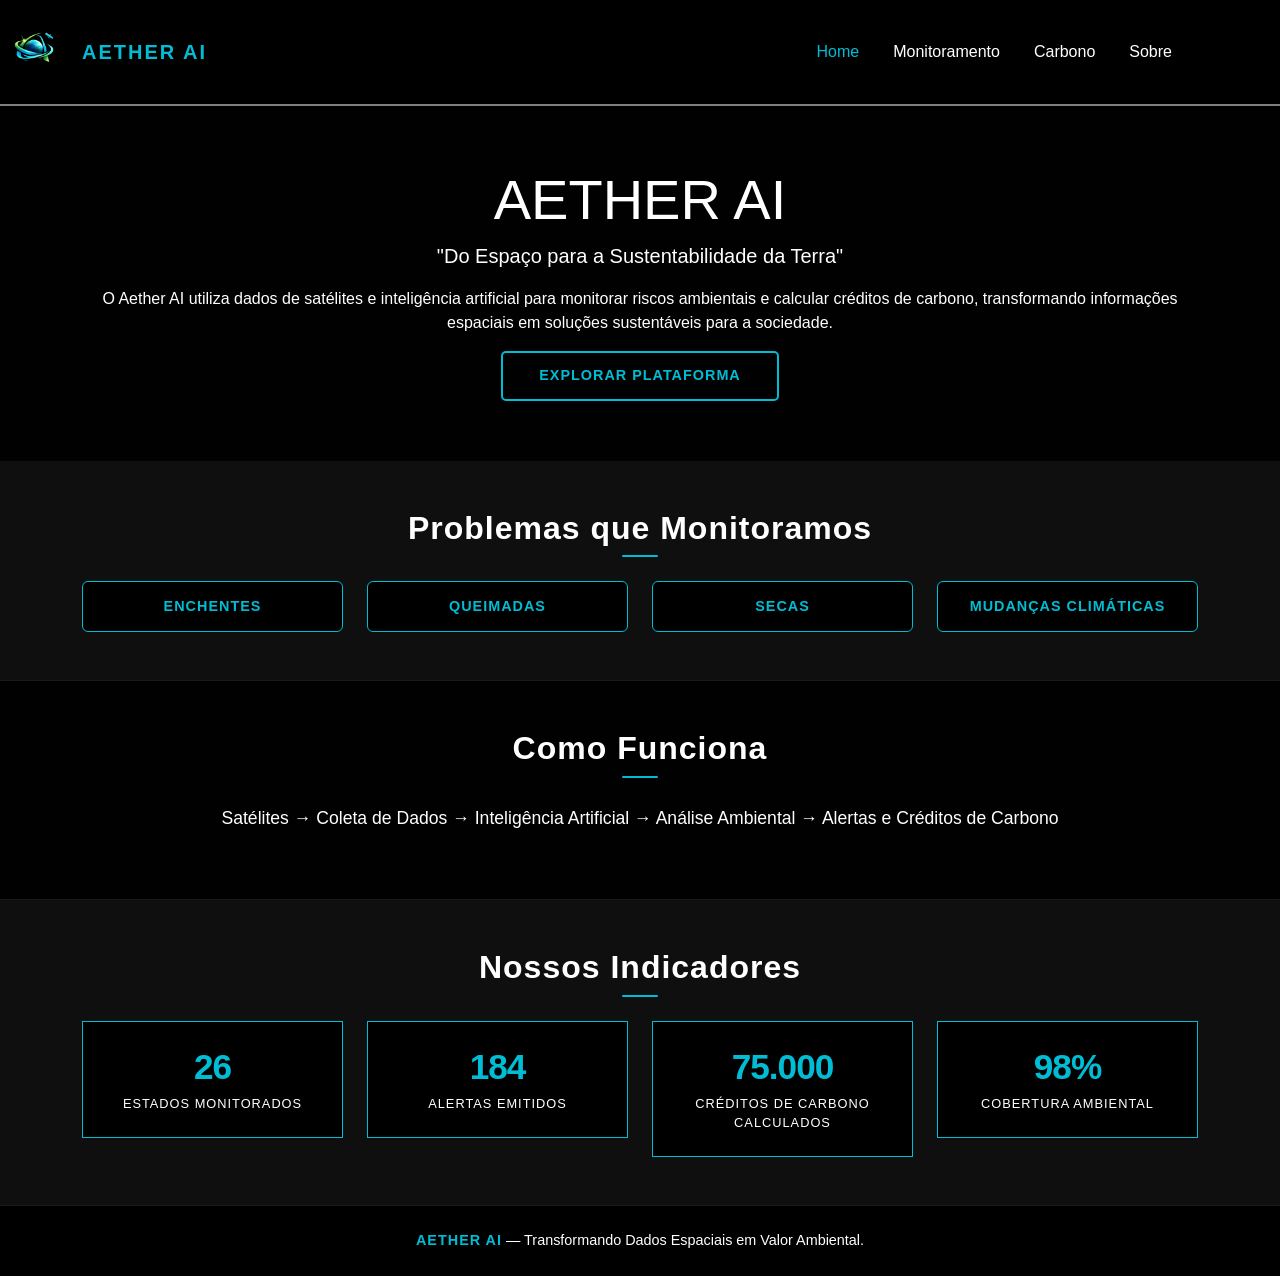
==== home.html @ d62d0ebe "Adjustments" ====
<!DOCTYPE html>
<html lang="pt-BR">
<head>
  <meta charset="UTF-8">
  <meta name="viewport" content="width=device-width, initial-scale=1">
  <title>AETHER AI - Home</title>
  <link href="https://cdn.jsdelivr.net/npm/bootstrap@5.3.0/dist/css/bootstrap.min.css" rel="stylesheet">
  <link rel="stylesheet" href="./css/style.css">
</head>
<body>

<!-- Barra de Navegação -->
  <nav class="navbar navbar-expand-lg navbar-dark bg-dark">
    <div class="container">
     <img class="logo" src="../img/aetherlogo.png" alt="Logo AETHER AI" >
      <a class="navbar-brand fw-bold" href="home.html">AETHER AI</a>
      <ul class="navbar-nav ms-auto">
        <li class="nav-item"><a class="nav-link active" href="home.html">Home</a></li>
        <li class="nav-item"><a class="nav-link" href="./html/monitoramento.html">Monitoramento</a></li>
        <li class="nav-item"><a class="nav-link" href="./html/emissaoCarbono.html">Carbono</a></li>
        <li class="nav-item"><a class="nav-link" href="./html/sobre.html">Sobre</a></li>
      </ul>
    </div>
  </nav>

<!-- Seção Principal -->
  <section class=" sec1 bg-dark text-white text-center ">
    <div class="container">
      <h1 class="display-4">AETHER AI</h1>
      <p class="lead"><strong>"Do Espaço para a Sustentabilidade da Terra"</strong></p>
      <p>O Aether AI utiliza dados de satélites e inteligência artificial para monitorar riscos ambientais e calcular créditos de carbono, transformando informações espaciais em soluções sustentáveis para a sociedade.</p>
      <a href="./html/monitoramento.html" class="btn btn-info btn-lg">Explorar Plataforma</a>
    </div>
  </section>

  <section class="py-5">
    <div class="container">
      <h2 class="text-center mb-4">Problemas que Monitoramos</h2>
      <div class="row g-4 text-center">
        <div class="col-6 col-md-3"><div class="card p-3"><h5>Enchentes</h5></div></div>
        <div class="col-6 col-md-3"><div class="card p-3"><h5>Queimadas</h5></div></div>
        <div class="col-6 col-md-3"><div class="card p-3"><h5>Secas</h5></div></div>
        <div class="col-6 col-md-3"><div class="card p-3"><h5>Mudanças Climáticas</h5></div></div>
      </div>
    </div>
  </section>

  <section class="bg-light py-5">
    <div class="container text-center">
      <h2 class="mb-4">Como Funciona</h2>
      <p> Satélites →  Coleta de Dados →  Inteligência Artificial → Análise Ambiental → Alertas e Créditos de Carbono</p>
    </div>
  </section>

  <section class="py-5">
    <div class="container">
      <h2 class="text-center mb-4">Nossos Indicadores</h2>
      <div class="row g-4 text-center">
        <div class="col-6 col-md-3 "><div class="card p-4"><h3>26</h3><p>Estados Monitorados</p></div></div>
        <div class="col-6 col-md-3 "><div class="card p-4"><h3>184</h3><p>Alertas Emitidos</p></div></div>
        <div class="col-6 col-md-3 "><div class="card p-4"><h3>75.000</h3><p>Créditos de Carbono Calculados</p></div></div>
        <div class="col-6 col-md-3 "><div class="card p-4"><h3>98%</h3><p>Cobertura Ambiental</p></div></div>
      </div>
    </div>
  </section>
<!-- Rodapé -->
  <footer>
    <p class="mb-0"><strong>AETHER AI</strong> — Transformando Dados Espaciais em Valor Ambiental.</p>
  </footer>
</body>
</html>
---- css/style.css ----
body {
  font-family: Arial, sans-serif;
  margin: 0;
  padding: 0;
  background-color: rgba(0, 0, 0, 0.94);
  color: #e2d0d0;
}

/* HOME*/

.navbar {
  background-color: black !important;
  border-bottom: 2px solid grey;
  padding: 12px 0;
 
}

.nav-link {
  color: #ffffff !important;
  margin-right: 18px;
}

.nav-link:hover {
  color: #00bcd4 !important;
  font-size: 1.1rem;
}


.navbar-brand {
  color: #00bcd4 !important;
  letter-spacing: 2px;
}


.nav-link.active {
  color: #00bcd4 !important;
}

.logo {
    width: 90px;
    padding: 0 10px 0 0;
    margin-left: -90px;
    height: auto;
 
}

/* SEÇÃO PRINCIPAL*/
.sec1 {
  background-color: rgba(0, 0, 0, 0.94) !important;
  padding: 60px 0;
}


.btn-info {
  background-color: transparent !important;
  border: 2px solid #00bcd4 !important;
  color: #00bcd4 !important;
  font-weight: 700;
  font-size: 0.9rem;
  letter-spacing: 1px;
  text-transform: uppercase;
  padding: 12px 36px;
  border-radius: 5px;
  transition: background-color 0.3s ease, color 0.3s ease;
}

.btn-info:hover {
  background-color: #00bcd4 !important;
  color: rgba(0, 0, 0, 0.94) !important;
}

/* PROBLEMAS QUE MONITORAMOS */

.py-5 h2,
.bg-light h2,
section h2 {
  color: #f0f0f0;
  font-weight: 700;
  letter-spacing: 1px;
  margin-bottom: 6px;
}


.py-5 h2::after,
.bg-light h2::after,
section h2::after {
  content: '';
  display: block;
  width: 36px;
  height: 2px;
  background-color: #00bcd4;
  margin: 8px auto 0;
  border-radius: 2px;
}

.card {
  background-color: black;
  border: none;
  border-left: 3px solid #00bcd4;
  padding: 18px 16px;
  text-align: center;
  transition: background-color 0.3s ease, border-color 0.3s ease;
}

.card h5 {
  color: #00bcd4;
  font-weight: 700;
  font-size: 0.9rem;
  letter-spacing: 1px;
  text-transform: uppercase;
  margin: 0;
}

.card:hover {
  background-color: #417591bd;
  color: #00e5ff;
  border-left-color: #00e5ff;
}

/* SEÇÃO COMO FUNCIONA */
.bg-light {
  background-color: rgb(0, 36, 3) !important;
  border-top: 1px solid #1a1a1a;
  border-bottom: 1px solid #1a1a1a;
}

.bg-light p {
  color: white;
  font-size: 1.10rem;
  line-height: 1.9;
}

/* NOSSOS INDICADORES */
.card h3 {
  color: #00bcd4;
  font-size: 2.2rem;
  font-weight: 800;
  margin-bottom: 6px;
  letter-spacing: -1px;
}

.card p {
  color: white;
  font-size: 0.8rem;
  letter-spacing: 1px;
  text-transform: uppercase;
  font-weight: 500;
  margin: 0;
}

.card:has(h3) {
  border-left: none;
  border-top: 2px solid #00bcd4;
  border-radius: 0;
  background-color: black;
  padding: 16px 12px;
}

.card:has(h3):hover {
  background-color: #417591bd;
  border-top-color: #00bcd4;
  border-left: none;
}

/*RODAPÉ*/
.py-4 {
  background-color: black !important;
  border-top: 1px solid #1a1a1a;
}

footer {
  background-color: black !important;
  border-top: 1px solid #1a1a1a;
  padding: 24px 0;
  text-align: center !important;
}

footer p {
  color: white;
  margin: 0;
  font-size: 0.9rem;
  text-align: center !important;
}

footer strong {
  color: #00bcd4;
  letter-spacing: 1px;
}
/*================================================*/

/*Monitoramento*/

/*EXEMPLO-SP*/
.container h2{text-align: center; color: white;}

.card-header {
  background-color: #00bcd4 !important;
  color: white !important;
  font-weight: 700;
  letter-spacing: 1px;
  text-align: center;
  border-radius: 10px 10px 0 0 !important;
}
.card-mb-4{
  background-color: rgba(0, 0, 0, 0.94) !important;
  overflow: hidden !important;
  padding: 0;
  width: 100%;
  height: 200px;
  justify-content: center;
  margin: 0 auto 24px auto;
}
.card-mb-4 .card-body {
  background-color: #00494f !important;
  border-radius: 0 0 10px 10px !important; 
}

.card-mb-4 ul{
  list-style-type: none;
  padding: 10px 0 10px 0;
  margin-bottom: 0;
  text-align: center;
 
 
}
.card-mb-4 :hover {
  background-color: #003b3f !important;
  
}

/*ESTATISTICAS*/

section.bg-light {
  background-color: rgb(0, 0, 0, 0.94) !important;
}
.card {
  border: 1px solid #00bcd4 !important;
}

.card h4{ 
  color: white; 
  text-align: center;
  font-weight: 500px;
  letter-spacing: 1px;
  }

.card:hover h4{
  color: #00bcd4;
}

/*================================================*/

/*CREDITOS DE CARBONO*/

/* HEADER */
header {
  background-color: black;
  border-bottom: 2px solid #1a1a1a;
  padding: 32px 24px;
  display: flex;
  justify-content: space-between;
  align-items: center;
}

header h1 {
  color: white;
  font-size: 2.2rem;
  font-weight: 800;
  letter-spacing: 3px;
  margin: 0;
}
 
header h1 em {
  color: #00bcd4;
  font-style: normal;
}

header p {
  color: #aaa;
  font-size: 0.8rem;
  letter-spacing: 1px;
  text-transform: uppercase;
  margin: 0 0 6px 0;
}
 
header strong {
  display: block;
  color: #00bcd4;
  font-size: 2rem;
  font-weight: 800;
  letter-spacing: 2px;
  text-align: right;
}

header div:last-child p {
  color: #aaa;
  font-size: 0.8rem;
  text-align: right;
  max-width: 280px;
}

/*FORMULÁRIO DADOS*/
main {
  padding: 32px 24px;
  max-width: 1100px;
  margin: 0 auto;
}
 
main > div {
  display: flex;
  gap: 24px;
  margin-bottom: 28px;
}
 
main > div > section:first-child {
  background-color: black;
  border-top: 2px solid #00bcd4;
  border-radius: 0;
  padding: 24px;
  flex: 1;
}
 
main > div > section:first-child > p {
  color: #00bcd4;
  font-weight: 700;
  font-size: 0.85rem;
  letter-spacing: 2px;
  text-transform: uppercase;
  margin: 0 0 20px 0; }

/* FORMULÁRIO RESULTADO */
main > div > section {
  background-color: black;
  border-top: 2px solid #00bcd4;
  padding: 24px;
  flex: 1;
}

/* INPUTS DADOS FORMULÁRIO DADOS*/
label {
  display: block;
  color: #aaa;
  font-size: 0.8rem;
  letter-spacing: 1px;
  text-transform: uppercase;
  margin-bottom: 6px;
}

input, select {
  width: 100%;
  background-color: #111;
  border: 1px solid #333;
  border-radius: 4px;
  color: white;
  padding: 10px 12px;
  font-size: 0.9rem;
  margin-bottom: 16px;
  box-sizing: border-box;
}

input:focus, select:focus {
   outline: none;
   border-color:
   #00bcd4; 
  }

input::placeholder { 
  color: #555; 
}

select option { 
  background-color: #111; 
  color: white; 
}

/* BOTÃO CALCULO */
button {
  background-color: transparent;
  border: 2px solid #00bcd4;
  color: #00bcd4;
  font-weight: 700;
  font-size: 0.85rem;
  letter-spacing: 1px;
  text-transform: uppercase;
  padding: 12px 24px;
  border-radius: 4px;
  cursor: pointer;
  width: 100%;
  margin-top: 8px;
  transition: background-color 0.3s ease, color 0.3s ease;
}

button:hover { background-color: #00bcd4; color: black; }

/* RESULTADO */
#emptyState p { 
  color: #555; 
  font-size: 0.9rem; 
  text-align: center; 
  padding: 40px 0;
 }

#resultado h2 { 
   color: white;
   font-size: 1.4rem; 
   font-weight: 700; 
   margin: 0 0 4px 0; 
   letter-spacing: 1px; 
  }

#resultado > p { 
  color: #aaa;
   font-size: 0.85rem; 
   margin: 0 0 20px 0; 
  }

/* TABELA FAZENDA DADOS*/
table { 
   width: 100%;
   border-collapse: collapse;
   margin-bottom: 16px; 
  }

table tr {
   border-bottom: 1px solid #1a1a1a; 
  }

table td { 
  padding: 10px 0; 
  font-size: 0.85rem;
  }

table td:first-child {
   color: #aaa;
   letter-spacing: 1px;
   }

table td:last-child { 
  color: #00bcd4; 
  font-weight: 700; 
  text-align: right; }


#r-badge {
  display: inline-block;
  border: 1px solid #00bcd4;
  color: #00bcd4;
  font-size: 0.75rem;
  font-weight: 700;
  letter-spacing: 2px;
  text-transform: uppercase;
  padding: 4px 16px;
  border-radius: 2px;
}

/* AREA DA IA */
main > section {
  background-color: black;
  border-left: 3px solid #00bcd4;
  padding: 20px 24px;
  display: flex;
  gap: 24px;
  align-items: flex-start;
}

main > section p:first-child { 
    color: #00bcd4;
    font-weight: 700; 
    font-size: 0.8rem;
    letter-spacing: 2px;
    text-transform: uppercase;
    margin: 0 0 4px 0; 
  }

main > section p:nth-child(2) { 
   color: #555;
   font-size: 0.75rem; 
   letter-spacing: 1px; 
   text-transform: uppercase;
   margin: 0; 
  }

main > section > div:last-child p { 
  color: #ccc;
   font-size: 0.95rem; 
   line-height: 1.8; 
   margin: 0; 
  }

/*================================================*/

/*SOBRE*/

.headsobre {
  background-color: black;
  border-bottom: 2px solid #1a1a1a;
  padding: 48px 24px;
  text-align: center;
}

.headsobre h1 {
  color: #00bcd4 !important;
  font-size: 2.5rem;
  font-weight: 800;
  letter-spacing: 4px;
  margin: 0 0 8px 0;
}


.headsobre h1 em {
  color: white !important;
  font-style: normal;
}

.headsobre p {
  color: white !important;
  font-size: 0.9rem;
  letter-spacing: 2px;
  text-transform: uppercase;
  margin: 0;
}

.mainsobre {
  background-color: rgba(0, 0, 0, 0.94);
  max-width: 900px;
  margin: 0 auto;
  padding: 40px 24px;
  display: flex;
  flex-direction: column;
  gap: 40px;
}

.mainsobre p {
  color: white !important;
  font-size: 0.9rem;
  line-height: 1.8;
  margin: 0;
}

/* SEÇÕES */
.mainsobre section {
  border-left: 3px solid #00bcd4;
  padding-left: 20px;
}

.mainsobre section h2 {
  color: white;
  font-size: 1rem;
  font-weight: 700;
  letter-spacing: 2px;
  text-transform: uppercase;
  margin: 0 0 16px 0;
}
s
.mainsobre section p {
  color: white;
  font-size: 0.9rem;
  line-height: 1.8;
  margin: 0 0 10px 0;
}

/* ARTICLES */
.funcionamento-article,
.ods-article {
  margin-bottom: 16px;
}

.funcionamento-article h3,
.ods-article h3 {
  color: #00bcd4;
  font-size: 0.85rem;
  font-weight: 700;
  letter-spacing: 1px;
  text-transform: uppercase;
  margin: 0 0 4px 0;
}

/* APLICAÇÕES */
.aplicacao {
  margin-bottom: 16px;
}

.aplicacao h3 {
  color: #00bcd4;
  font-size: 0.85rem;
  font-weight: 700;
  letter-spacing: 1px;
  text-transform: uppercase;
  margin: 0 0 4px 0;
}

/* LISTAS ODS*/
.mainsobre ul {
  list-style: none;
  padding: 0;
  margin: 0;
}

.mainsobre ul li {
  color: white;
  font-size: 0.9rem;
  padding: 6px 0;
  border-bottom: 1px solid #1a1a1a;
}

.mainsobre ul li strong {
  color: #00bcd4;
}
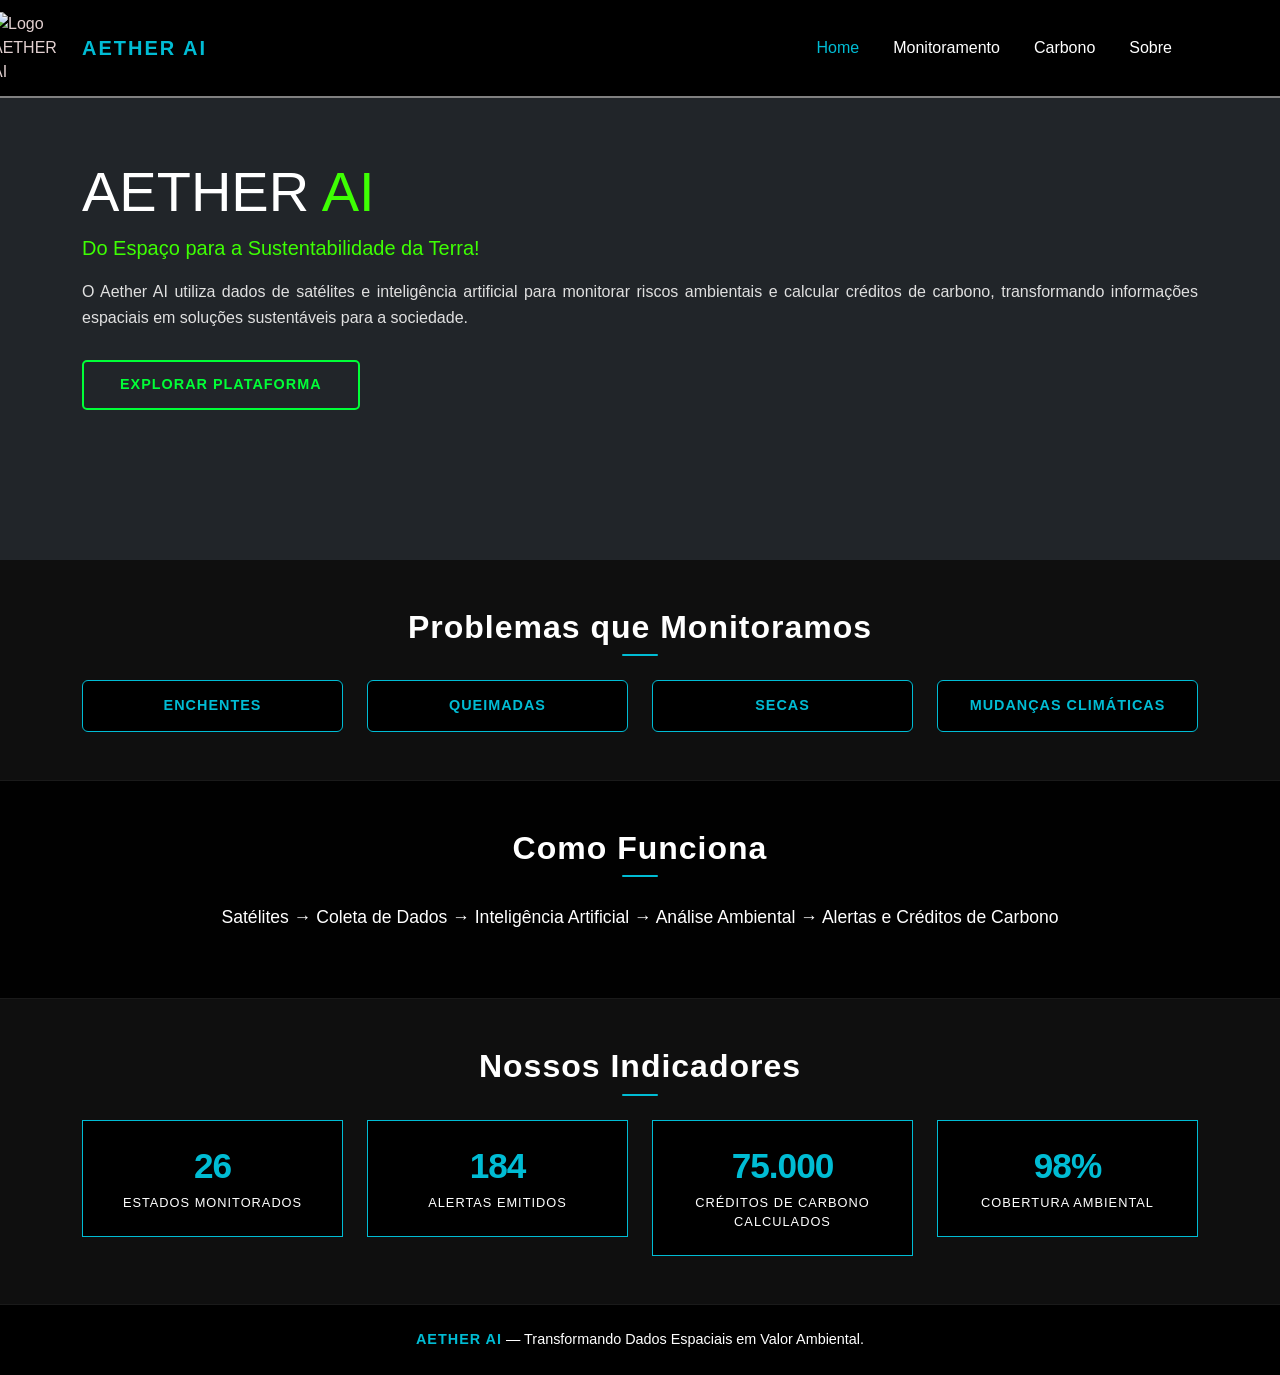
==== commit fa6e2325: "Update home.html" ====
--- a/home.html
+++ b/home.html
@@ -12,7 +12,7 @@
 <!-- Barra de Navegação -->
   <nav class="navbar navbar-expand-lg navbar-dark bg-dark">
     <div class="container">
-     <img class="logo" src="../img/aetherlogo.png" alt="Logo AETHER AI" >
+     <img class="logo" src="../Aether_AI-main/img/aetherlogo.png" alt="Logo AETHER AI" >
       <a class="navbar-brand fw-bold" href="home.html">AETHER AI</a>
       <ul class="navbar-nav ms-auto">
         <li class="nav-item"><a class="nav-link active" href="home.html">Home</a></li>
@@ -24,12 +24,21 @@
   </nav>
 
 <!-- Seção Principal -->
-  <section class=" sec1 bg-dark text-white text-center ">
+  <section class="sec1 bg-dark text-white">
     <div class="container">
-      <h1 class="display-4">AETHER AI</h1>
-      <p class="lead"><strong>"Do Espaço para a Sustentabilidade da Terra"</strong></p>
-      <p>O Aether AI utiliza dados de satélites e inteligência artificial para monitorar riscos ambientais e calcular créditos de carbono, transformando informações espaciais em soluções sustentáveis para a sociedade.</p>
-      <a href="./html/monitoramento.html" class="btn btn-info btn-lg">Explorar Plataforma</a>
+      <div class="sec1-inner">
+        <div class="sec1-text">
+          <h1 class="display-4">AETHER <span class="ai-color">AI</span></h1> 
+          <p class="lead subtitle-color"><strong>Do Espaço para a Sustentabilidade da Terra!</strong></p>
+          <p class="texto-descricao">O Aether AI utiliza dados de satélites e inteligência artificial 
+            para monitorar riscos ambientais e calcular créditos de carbono, 
+            transformando informações espaciais em soluções sustentáveis 
+            para a sociedade.</p>
+          <a href="./html/monitoramento.html" class="btn btn-info btn-lg">Explorar Plataforma</a>
+        </div>
+        <div class="sec1-img">
+        </div>
+      </div>
     </div>
   </section>
 
--- a/css/style.css
+++ b/css/style.css
@@ -7,6 +7,7 @@
 }
 
 /* HOME*/
+
 
 .navbar {
   background-color: black !important;
@@ -45,16 +46,32 @@
 }
 
 /* SEÇÃO PRINCIPAL*/
+.ai-color {
+  color: #3eff03;
+}
+.subtitle-color {
+  color: #3eff03;
+}
+.texto-descricao {
+  text-align: justify !important;
+  line-height: 1.6; 
+  color: #e0e0e0;  
+  margin-bottom: 30px;
+}
 .sec1 {
-  background-color: rgba(0, 0, 0, 0.94) !important;
-  padding: 60px 0;
+  background-image: url('../img/Foto satelite.png');
+  background-repeat: no-repeat;
+  background-position: center top;
+  background-size: cover;
+  background-attachment: fixed;
+  padding: 60px 0 150px 0;
 }
 
 
 .btn-info {
   background-color: transparent !important;
-  border: 2px solid #00bcd4 !important;
-  color: #00bcd4 !important;
+  border: 2px solid rgb(0, 255, 55) !important;
+  color: rgb(0, 255, 55) !important;
   font-weight: 700;
   font-size: 0.9rem;
   letter-spacing: 1px;
@@ -65,7 +82,7 @@
 }
 
 .btn-info:hover {
-  background-color: #00bcd4 !important;
+  background-color: #3eff03 !important;
   color: rgba(0, 0, 0, 0.94) !important;
 }
 
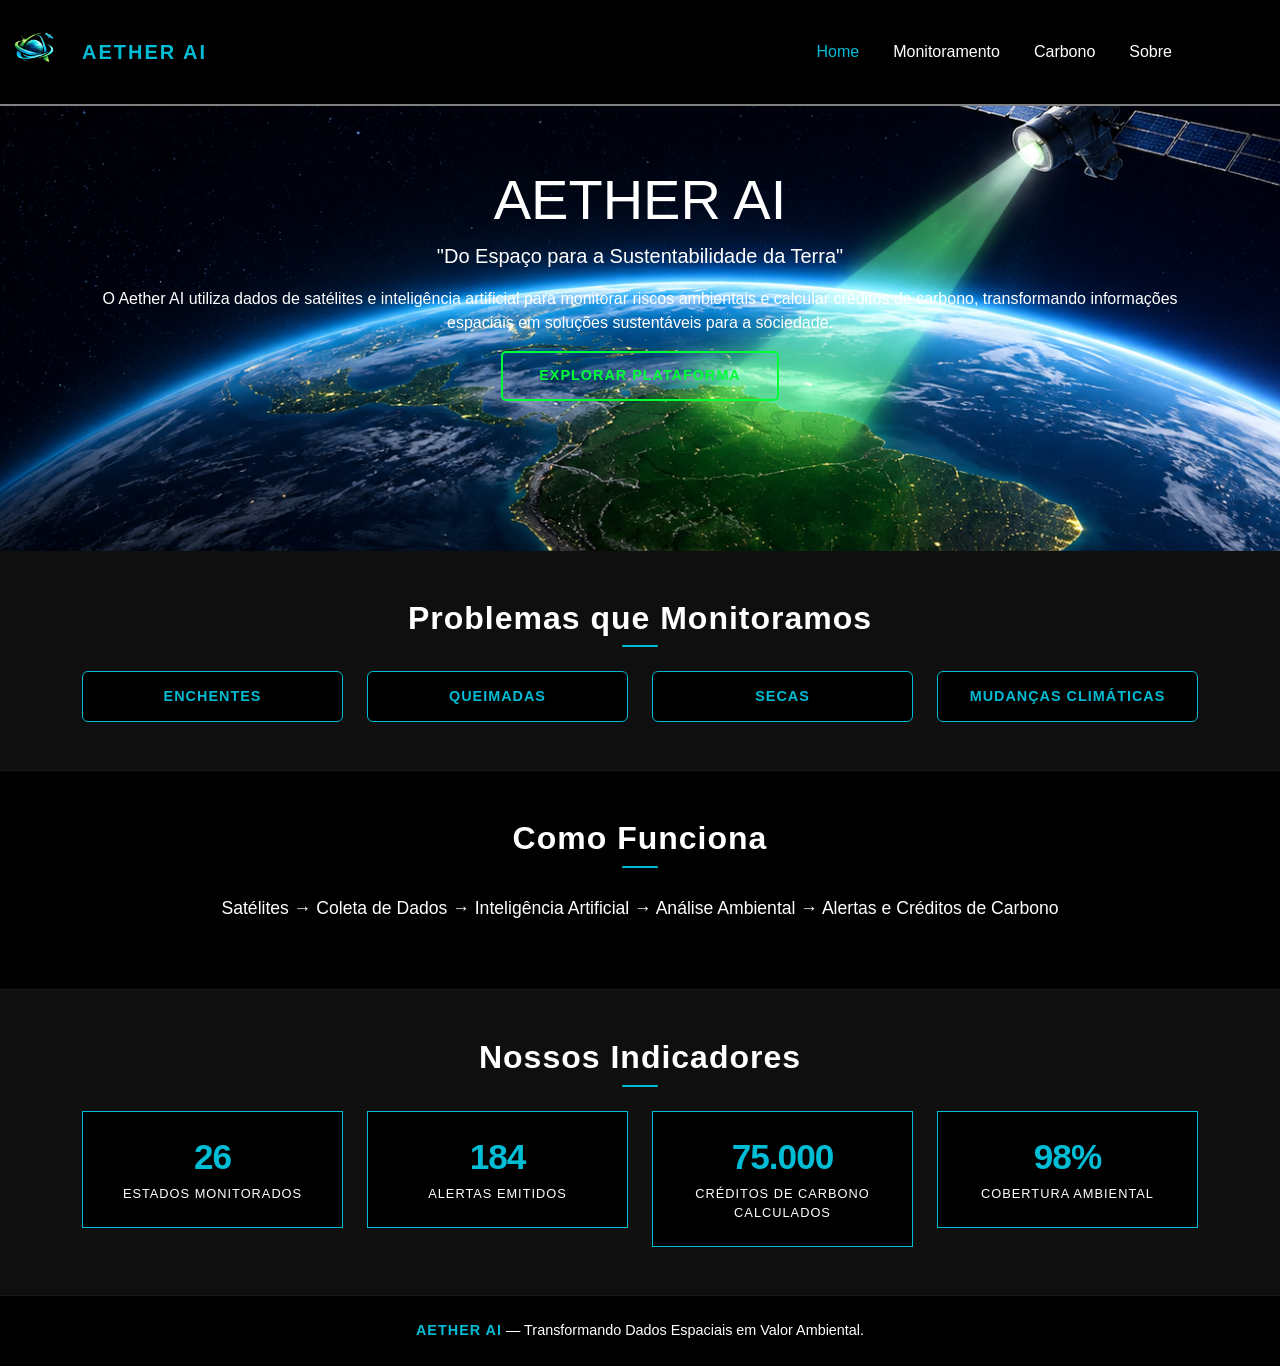
==== commit 7cd44adc: "adicionando o script.js" ====
--- a/home.html
+++ b/home.html
@@ -12,7 +12,7 @@
 <!-- Barra de Navegação -->
   <nav class="navbar navbar-expand-lg navbar-dark bg-dark">
     <div class="container">
-     <img class="logo" src="../Aether_AI-main/img/aetherlogo.png" alt="Logo AETHER AI" >
+    <img class="logo" src="../img/aetherlogo.png" alt="Logo AETHER AI" >
       <a class="navbar-brand fw-bold" href="home.html">AETHER AI</a>
       <ul class="navbar-nav ms-auto">
         <li class="nav-item"><a class="nav-link active" href="home.html">Home</a></li>
@@ -24,21 +24,12 @@
   </nav>
 
 <!-- Seção Principal -->
-  <section class="sec1 bg-dark text-white">
+  <section class=" sec1 bg-dark text-white text-center ">
     <div class="container">
-      <div class="sec1-inner">
-        <div class="sec1-text">
-          <h1 class="display-4">AETHER <span class="ai-color">AI</span></h1> 
-          <p class="lead subtitle-color"><strong>Do Espaço para a Sustentabilidade da Terra!</strong></p>
-          <p class="texto-descricao">O Aether AI utiliza dados de satélites e inteligência artificial 
-            para monitorar riscos ambientais e calcular créditos de carbono, 
-            transformando informações espaciais em soluções sustentáveis 
-            para a sociedade.</p>
-          <a href="./html/monitoramento.html" class="btn btn-info btn-lg">Explorar Plataforma</a>
-        </div>
-        <div class="sec1-img">
-        </div>
-      </div>
+      <h1 class="display-4">AETHER AI</h1>
+      <p class="lead"><strong>"Do Espaço para a Sustentabilidade da Terra"</strong></p>
+      <p>O Aether AI utiliza dados de satélites e inteligência artificial para monitorar riscos ambientais e calcular créditos de carbono, transformando informações espaciais em soluções sustentáveis para a sociedade.</p>
+      <a href="./html/monitoramento.html" class="btn btn-info btn-lg">Explorar Plataforma</a>
     </div>
   </section>
 
@@ -76,5 +67,6 @@
   <footer>
     <p class="mb-0"><strong>AETHER AI</strong> — Transformando Dados Espaciais em Valor Ambiental.</p>
   </footer>
+
 </body>
 </html>
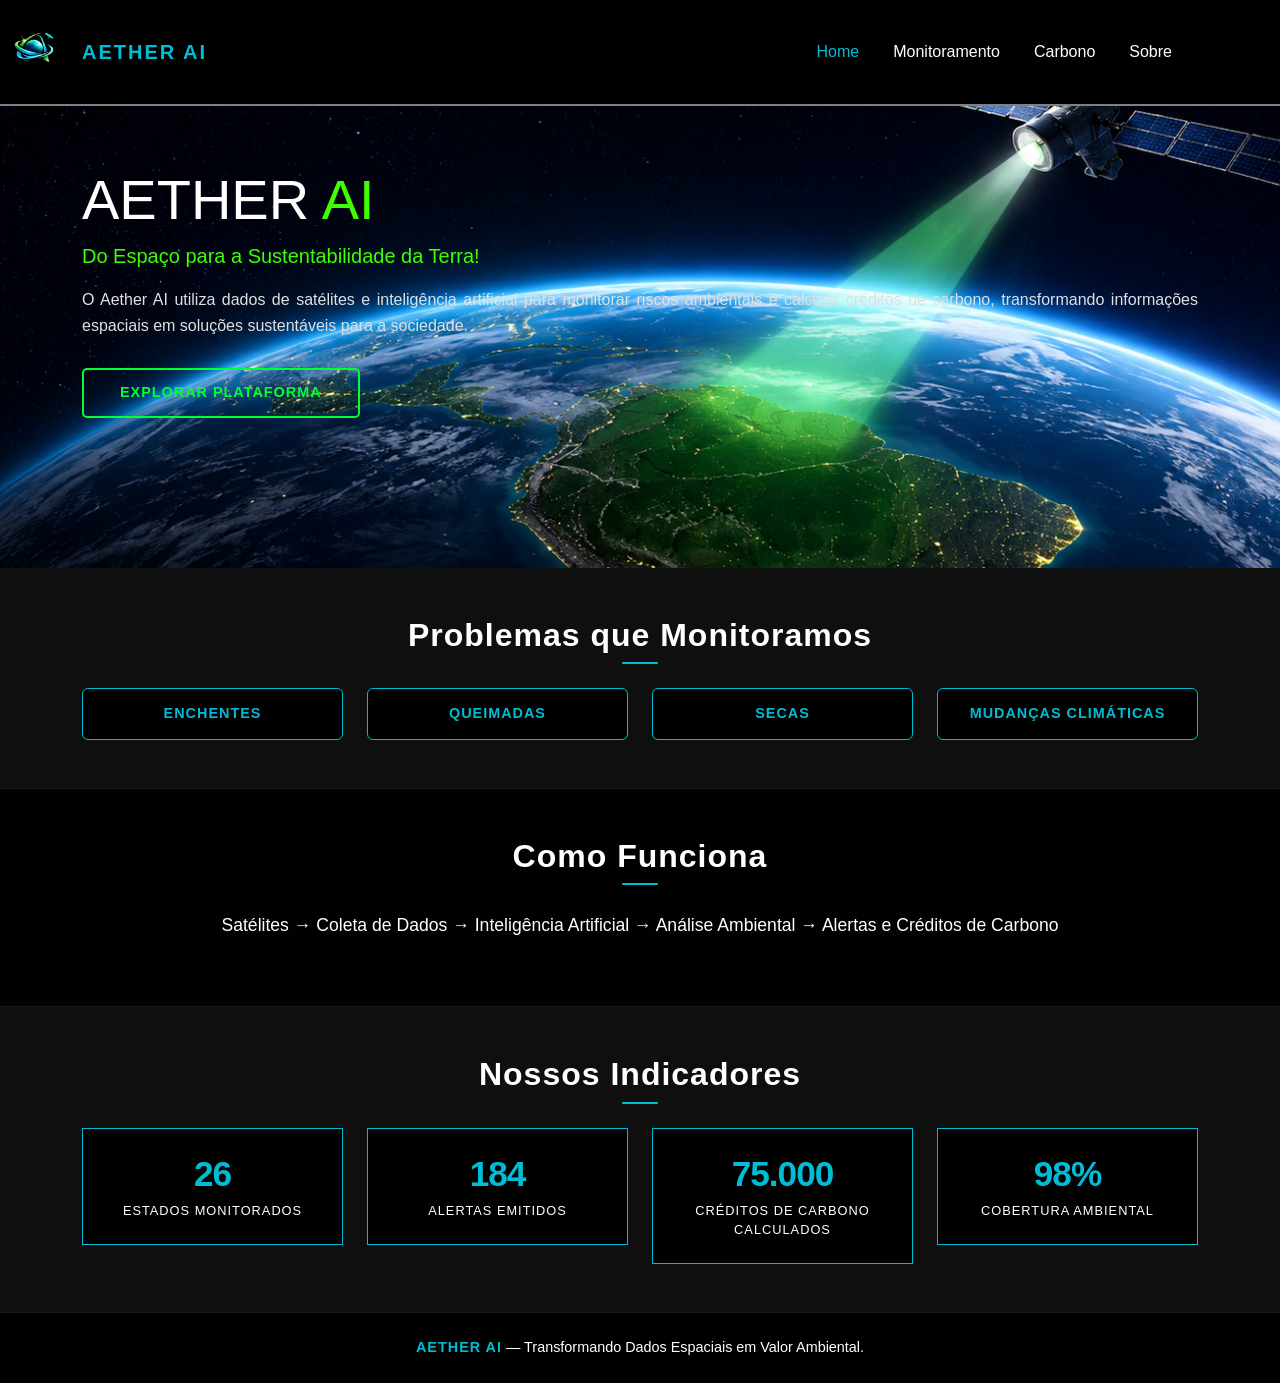
==== commit 9b94e6dc: "Logo link adjustment" ====
--- a/home.html
+++ b/home.html
@@ -12,7 +12,7 @@
 <!-- Barra de Navegação -->
   <nav class="navbar navbar-expand-lg navbar-dark bg-dark">
     <div class="container">
-    <img class="logo" src="../img/aetherlogo.png" alt="Logo AETHER AI" >
+     <img class="logo" src="./img/aetherlogo.png" alt="Logo AETHER AI" >
       <a class="navbar-brand fw-bold" href="home.html">AETHER AI</a>
       <ul class="navbar-nav ms-auto">
         <li class="nav-item"><a class="nav-link active" href="home.html">Home</a></li>
@@ -24,12 +24,21 @@
   </nav>
 
 <!-- Seção Principal -->
-  <section class=" sec1 bg-dark text-white text-center ">
+  <section class="sec1 bg-dark text-white">
     <div class="container">
-      <h1 class="display-4">AETHER AI</h1>
-      <p class="lead"><strong>"Do Espaço para a Sustentabilidade da Terra"</strong></p>
-      <p>O Aether AI utiliza dados de satélites e inteligência artificial para monitorar riscos ambientais e calcular créditos de carbono, transformando informações espaciais em soluções sustentáveis para a sociedade.</p>
-      <a href="./html/monitoramento.html" class="btn btn-info btn-lg">Explorar Plataforma</a>
+      <div class="sec1-inner">
+        <div class="sec1-text">
+          <h1 class="display-4">AETHER <span class="ai-color">AI</span></h1> 
+          <p class="lead subtitle-color"><strong>Do Espaço para a Sustentabilidade da Terra!</strong></p>
+          <p class="texto-descricao">O Aether AI utiliza dados de satélites e inteligência artificial 
+            para monitorar riscos ambientais e calcular créditos de carbono, 
+            transformando informações espaciais em soluções sustentáveis 
+            para a sociedade.</p>
+          <a href="./html/monitoramento.html" class="btn btn-info btn-lg">Explorar Plataforma</a>
+        </div>
+        <div class="sec1-img">
+        </div>
+      </div>
     </div>
   </section>
 
@@ -67,6 +76,5 @@
   <footer>
     <p class="mb-0"><strong>AETHER AI</strong> — Transformando Dados Espaciais em Valor Ambiental.</p>
   </footer>
-
 </body>
 </html>
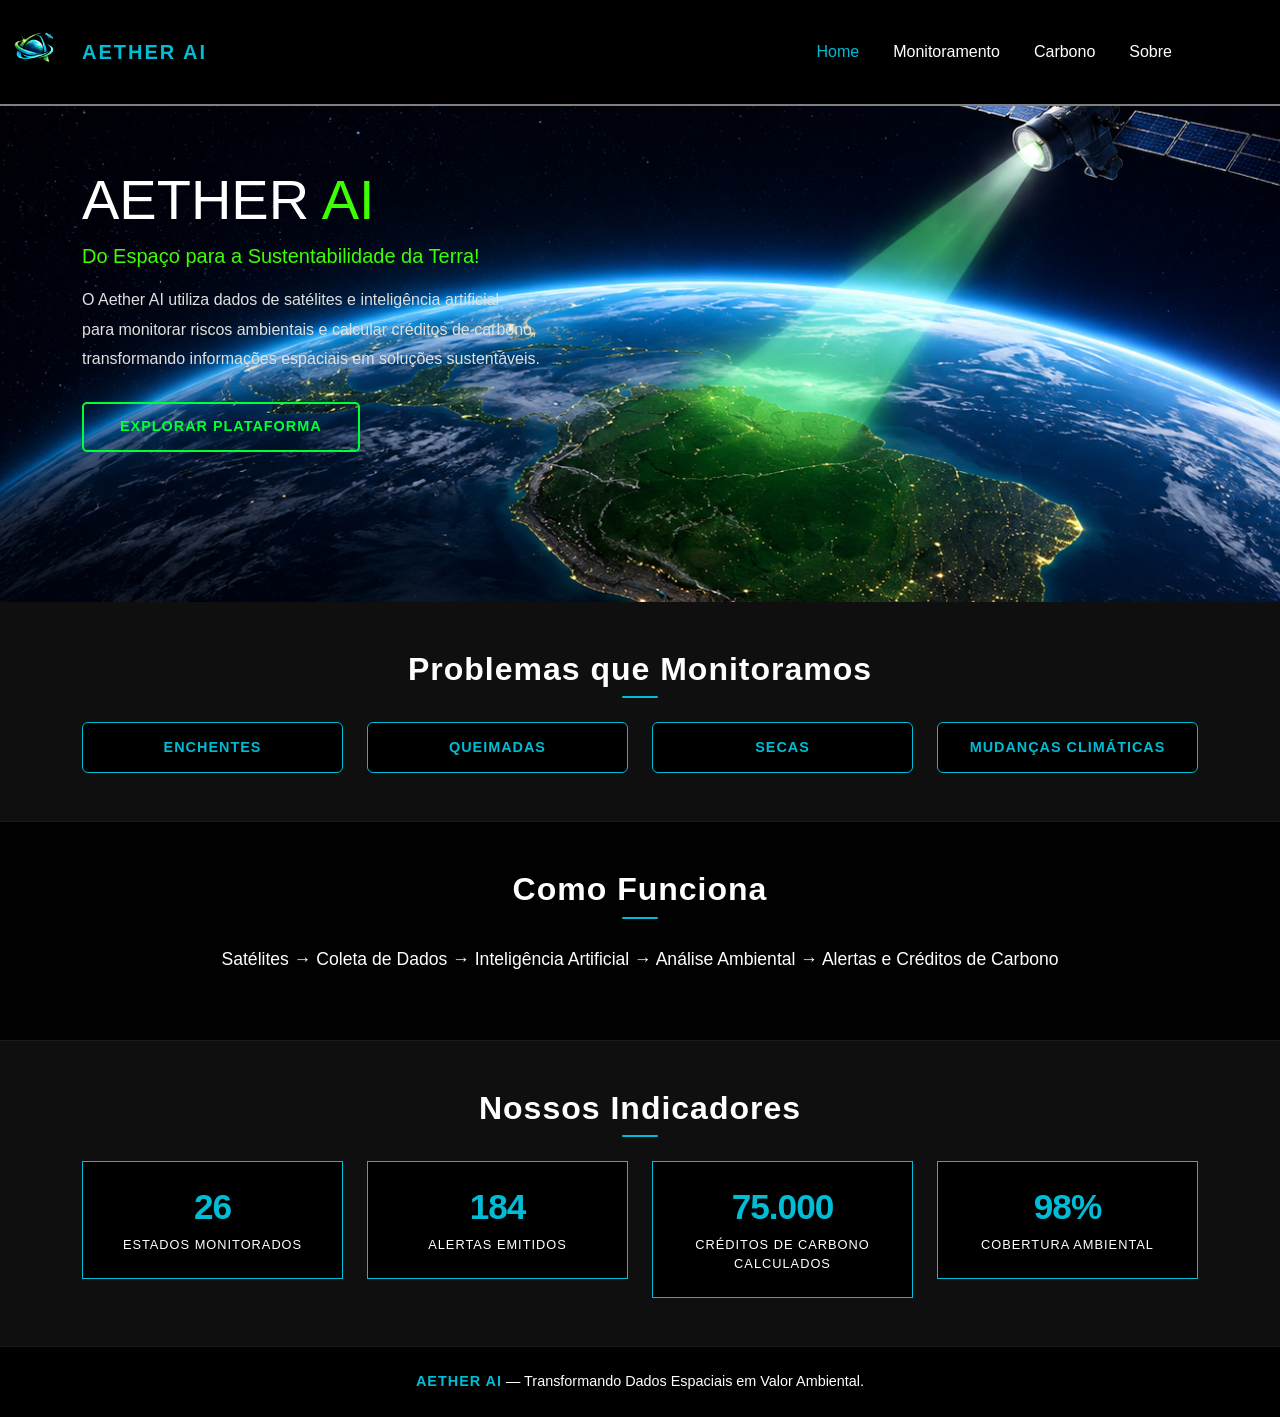
==== commit d4c9a0f8: "Enhance description with highlighted text spans Updated the description paragraph with highlighted s" ====
--- a/home.html
+++ b/home.html
@@ -30,10 +30,10 @@
         <div class="sec1-text">
           <h1 class="display-4">AETHER <span class="ai-color">AI</span></h1> 
           <p class="lead subtitle-color"><strong>Do Espaço para a Sustentabilidade da Terra!</strong></p>
-          <p class="texto-descricao">O Aether AI utiliza dados de satélites e inteligência artificial 
-            para monitorar riscos ambientais e calcular créditos de carbono, 
-            transformando informações espaciais em soluções sustentáveis 
-            para a sociedade.</p>
+           <p class="texto-descricao">
+           <span class="destaque-linha">O Aether AI utiliza dados de satélites e inteligência artificial</span>
+           <span class="destaque-linha">para monitorar riscos ambientais e calcular créditos de carbono,</span>
+           <span class="destaque-linha">transformando informações espaciais em soluções sustentáveis.</span> </p>
           <a href="./html/monitoramento.html" class="btn btn-info btn-lg">Explorar Plataforma</a>
         </div>
         <div class="sec1-img">
--- a/css/style.css
+++ b/css/style.css
@@ -65,6 +65,12 @@
   background-size: cover;
   background-attachment: fixed;
   padding: 60px 0 150px 0;
+}
+
+.destaque-linha {
+  display: block;
+  margin-bottom: 4px;
+  width: fit-content;
 }
 
 
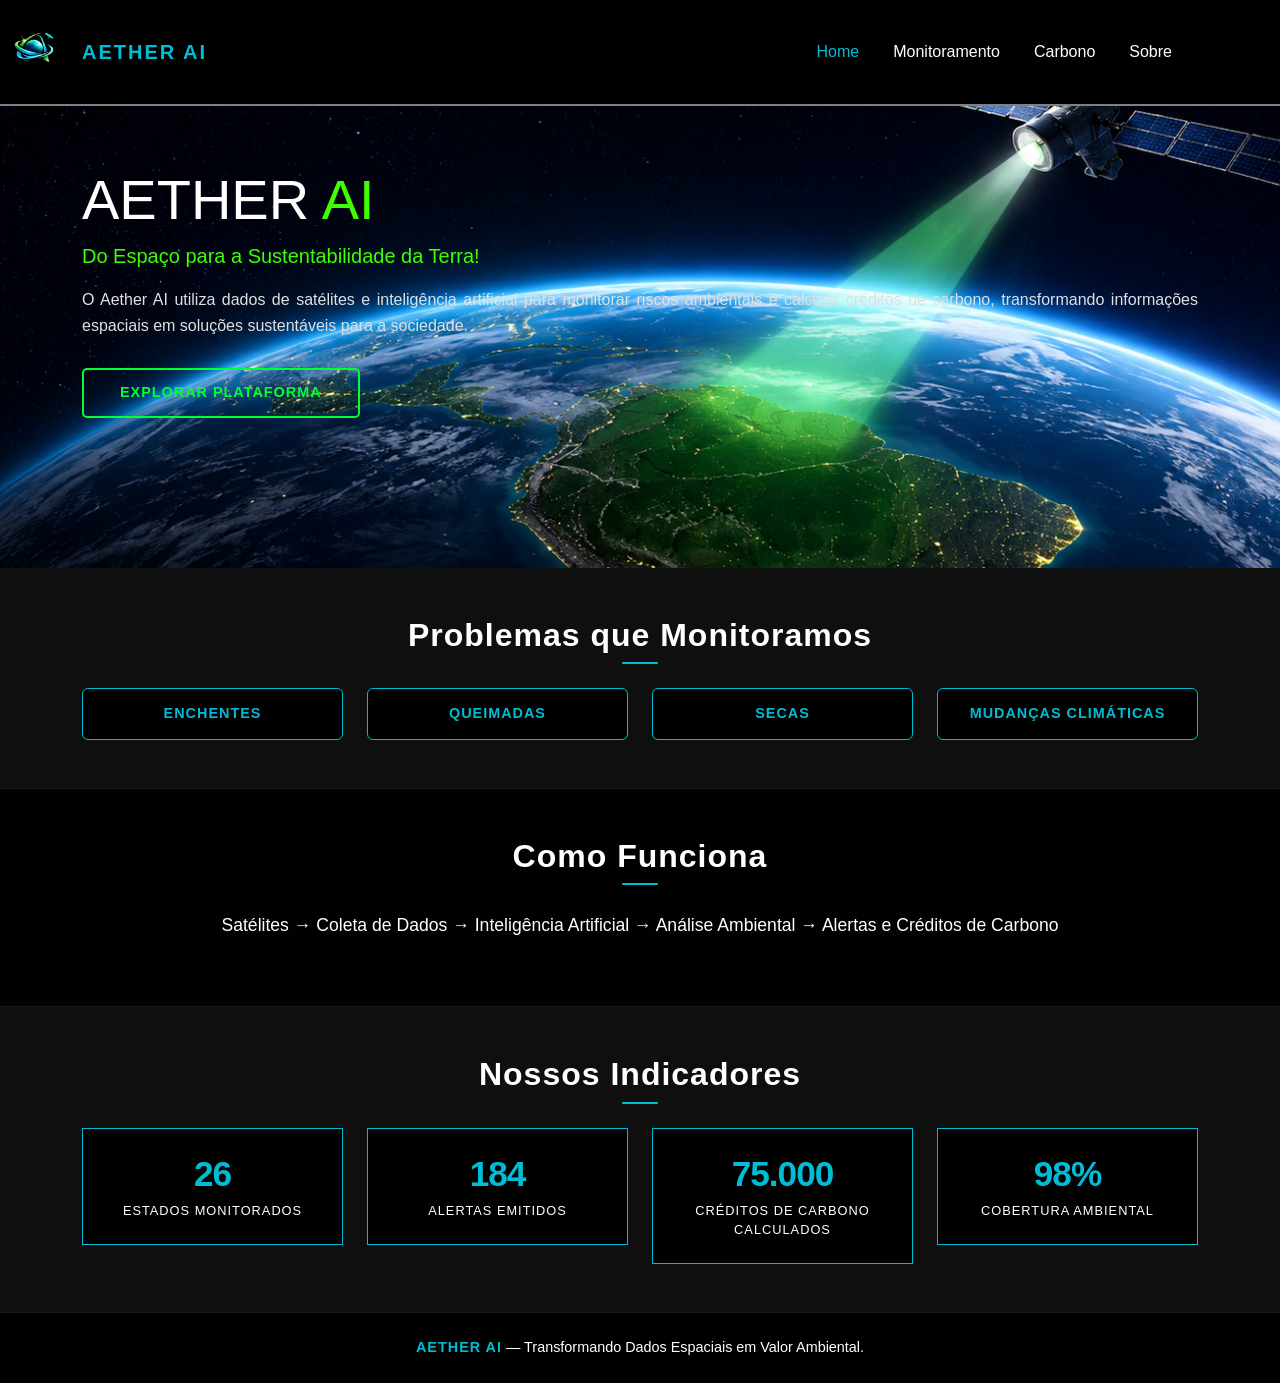
==== commit 020ccdae: "Merge branch 'main' of https://github.com/Luccag-b/Aether_AI" ====
--- a/home.html
+++ b/home.html
@@ -12,7 +12,7 @@
 <!-- Barra de Navegação -->
   <nav class="navbar navbar-expand-lg navbar-dark bg-dark">
     <div class="container">
-     <img class="logo" src="./img/aetherlogo.png" alt="Logo AETHER AI" >
+     <img class="logo" src="./img/aetherlogo.png" alt="Logo AETHER AI">
       <a class="navbar-brand fw-bold" href="home.html">AETHER AI</a>
       <ul class="navbar-nav ms-auto">
         <li class="nav-item"><a class="nav-link active" href="home.html">Home</a></li>
@@ -30,10 +30,10 @@
         <div class="sec1-text">
           <h1 class="display-4">AETHER <span class="ai-color">AI</span></h1> 
           <p class="lead subtitle-color"><strong>Do Espaço para a Sustentabilidade da Terra!</strong></p>
-           <p class="texto-descricao">
-           <span class="destaque-linha">O Aether AI utiliza dados de satélites e inteligência artificial</span>
-           <span class="destaque-linha">para monitorar riscos ambientais e calcular créditos de carbono,</span>
-           <span class="destaque-linha">transformando informações espaciais em soluções sustentáveis.</span> </p>
+          <p class="texto-descricao">O Aether AI utiliza dados de satélites e inteligência artificial 
+            para monitorar riscos ambientais e calcular créditos de carbono, 
+            transformando informações espaciais em soluções sustentáveis 
+            para a sociedade.</p>
           <a href="./html/monitoramento.html" class="btn btn-info btn-lg">Explorar Plataforma</a>
         </div>
         <div class="sec1-img">
@@ -76,5 +76,6 @@
   <footer>
     <p class="mb-0"><strong>AETHER AI</strong> — Transformando Dados Espaciais em Valor Ambiental.</p>
   </footer>
+
 </body>
 </html>
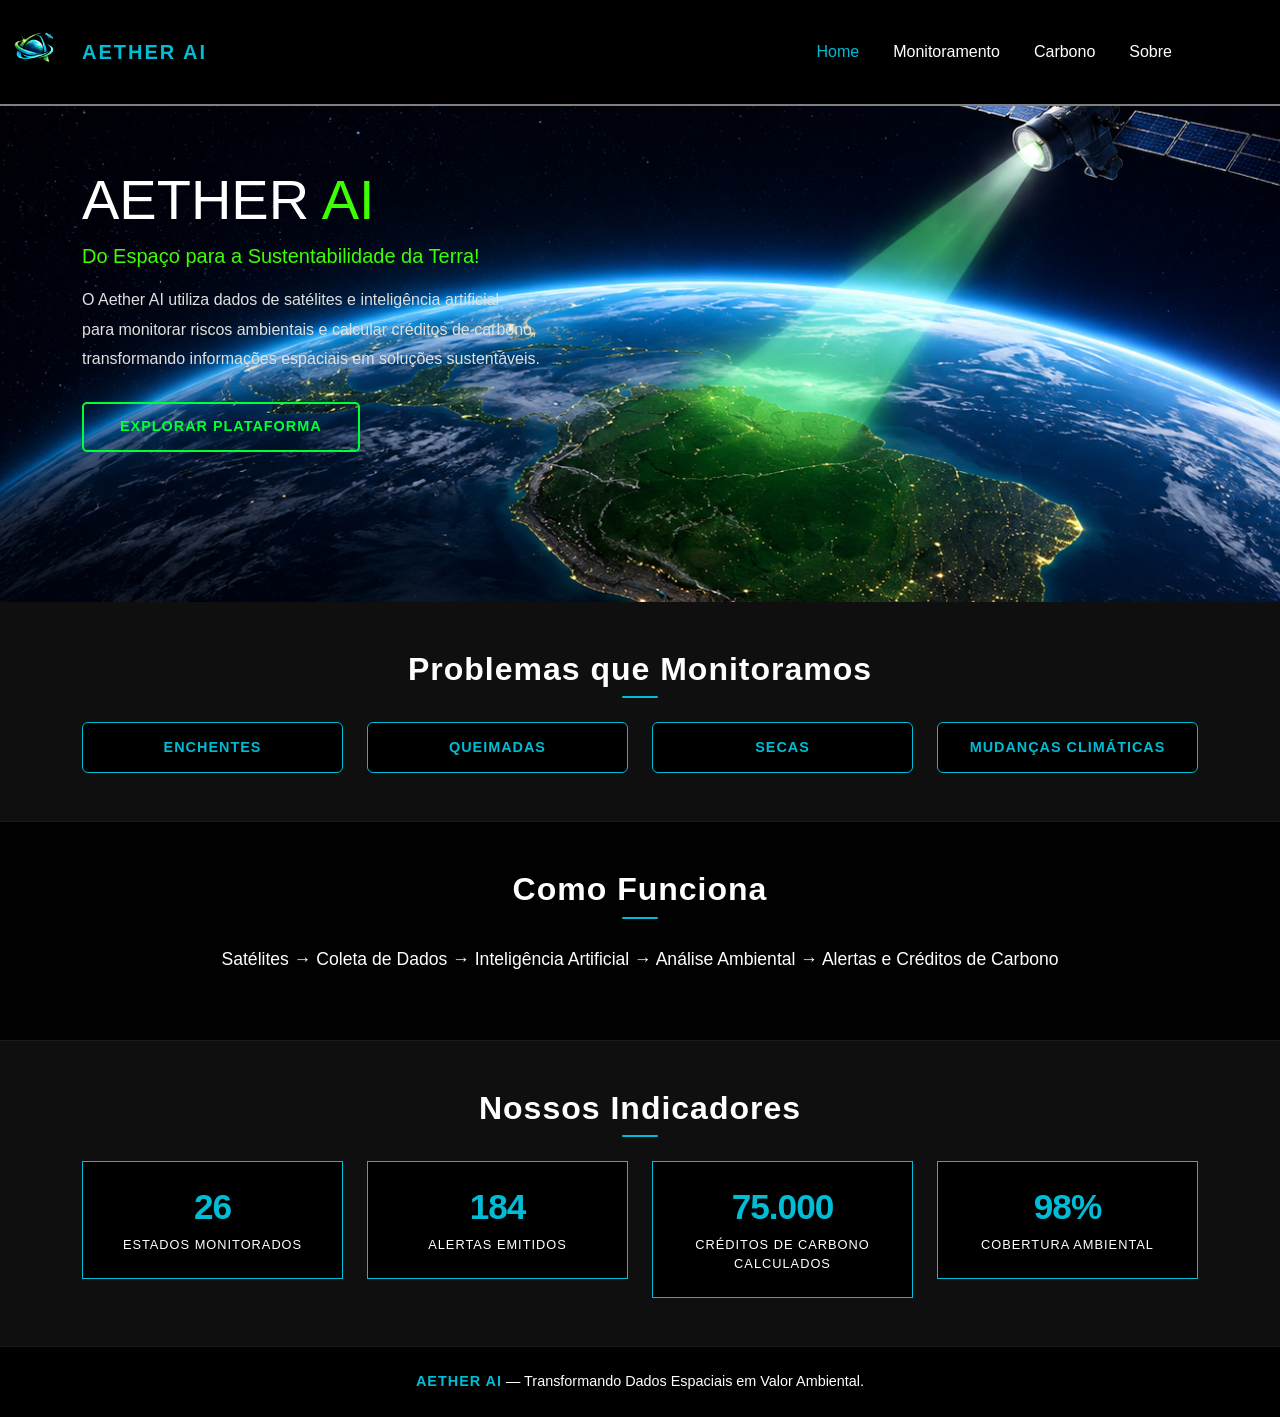
==== commit b2d974b7: "Merge branch 'main' of https://github.com/Luccag-b/Aether_AI" ====
--- a/home.html
+++ b/home.html
@@ -30,10 +30,10 @@
         <div class="sec1-text">
           <h1 class="display-4">AETHER <span class="ai-color">AI</span></h1> 
           <p class="lead subtitle-color"><strong>Do Espaço para a Sustentabilidade da Terra!</strong></p>
-          <p class="texto-descricao">O Aether AI utiliza dados de satélites e inteligência artificial 
-            para monitorar riscos ambientais e calcular créditos de carbono, 
-            transformando informações espaciais em soluções sustentáveis 
-            para a sociedade.</p>
+           <p class="texto-descricao">
+           <span class="destaque-linha">O Aether AI utiliza dados de satélites e inteligência artificial</span>
+           <span class="destaque-linha">para monitorar riscos ambientais e calcular créditos de carbono,</span>
+           <span class="destaque-linha">transformando informações espaciais em soluções sustentáveis.</span> </p>
           <a href="./html/monitoramento.html" class="btn btn-info btn-lg">Explorar Plataforma</a>
         </div>
         <div class="sec1-img">
